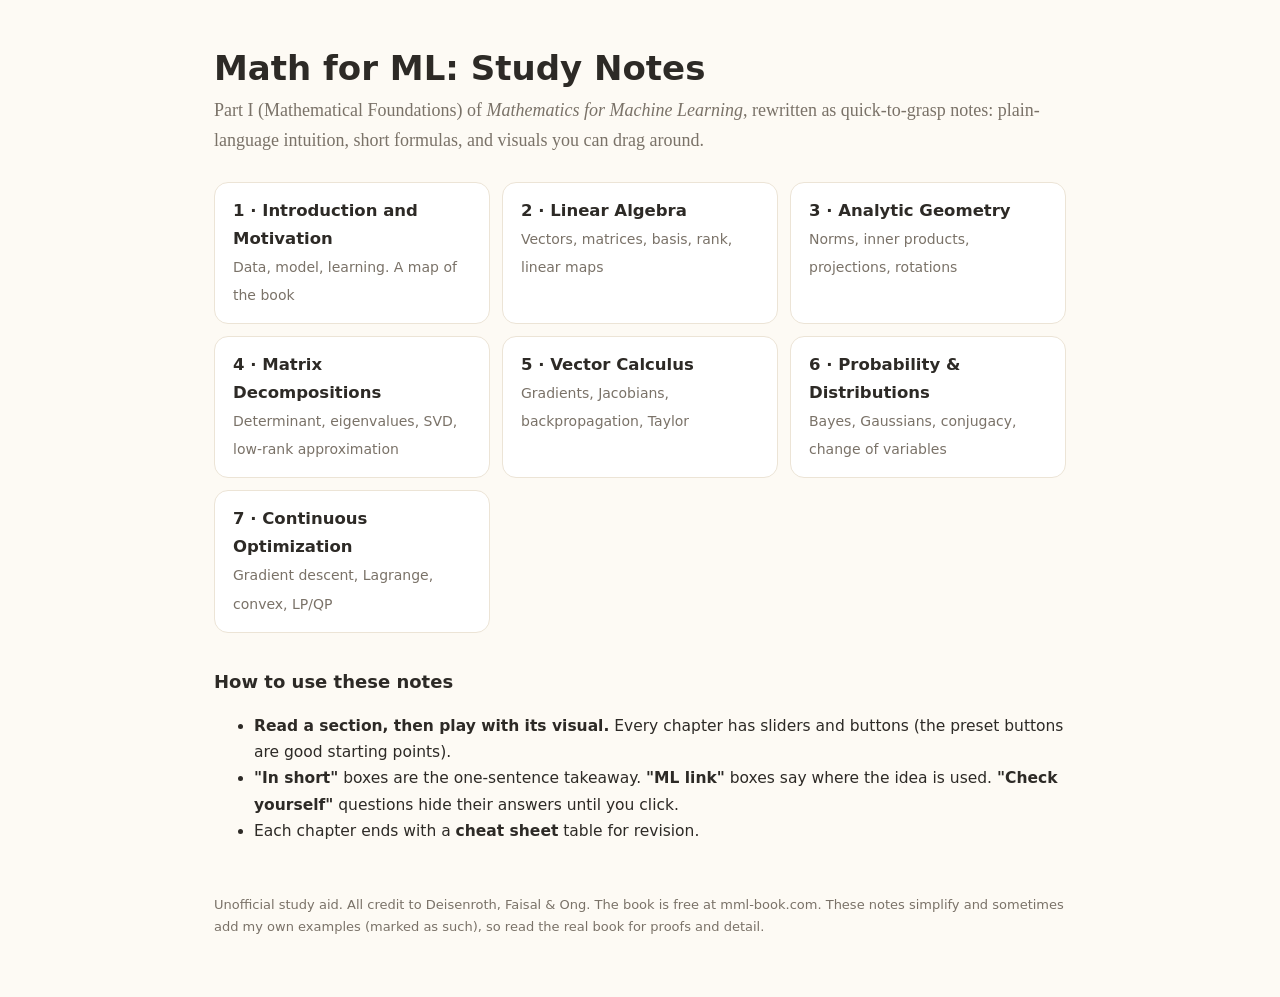
==== index.html @ 14eb04a9 "MML study notes, Part I" ====
<!doctype html>
<html lang="en"><head>
<meta charset="utf-8"><meta name="viewport" content="width=device-width,initial-scale=1">
<title>MML Study Notes · Part I</title>
<link rel="stylesheet" href="assets/style.css">
</head><body>
<div style="max-width:900px;margin:0 auto;padding:48px 24px">
<h1>Math for ML: Study Notes</h1>
<p class="sub">Part I (Mathematical Foundations) of <i>Mathematics for Machine Learning</i>, rewritten as quick-to-grasp notes: plain-language intuition, short formulas, and visuals you can drag around.</p>
<div class="chapters">
  <a href="chapter1.html"><b>1 · Introduction and Motivation</b><span>Data, model, learning. A map of the book</span></a>
  <a href="chapter2.html"><b>2 · Linear Algebra</b><span>Vectors, matrices, basis, rank, linear maps</span></a>
  <a href="chapter3.html"><b>3 · Analytic Geometry</b><span>Norms, inner products, projections, rotations</span></a>
  <a href="chapter4.html"><b>4 · Matrix Decompositions</b><span>Determinant, eigenvalues, SVD, low-rank approximation</span></a>
  <a href="chapter5.html"><b>5 · Vector Calculus</b><span>Gradients, Jacobians, backpropagation, Taylor</span></a>
  <a href="chapter6.html"><b>6 · Probability &amp; Distributions</b><span>Bayes, Gaussians, conjugacy, change of variables</span></a>
  <a href="chapter7.html"><b>7 · Continuous Optimization</b><span>Gradient descent, Lagrange, convex, LP/QP</span></a>
</div>
<h3 style="margin-top:34px">How to use these notes</h3>
<ul style="font-family:system-ui,sans-serif;font-size:15.5px">
  <li><b>Read a section, then play with its visual.</b> Every chapter has sliders and buttons (the preset buttons are good starting points).</li>
  <li><b>"In short"</b> boxes are the one-sentence takeaway. <b>"ML link"</b> boxes say where the idea is used. <b>"Check yourself"</b> questions hide their answers until you click.</li>
  <li>Each chapter ends with a <b>cheat sheet</b> table for revision.</li>
</ul>
<p class="note">Unofficial study aid. All credit to Deisenroth, Faisal &amp; Ong. The book is free at mml-book.com. These notes simplify and sometimes add my own examples (marked as such), so read the real book for proofs and detail.</p>
</div>
</body></html>
---- assets/style.css ----
:root{
  --bg:#fdfaf4; --panel:#ffffff; --ink:#2d2a26; --muted:#7a7268; --line:#ece4d6;
  --accent:#c2571a; --good:#2f8f46; --bad:#c92a2a; --code:#f6f0e4;
  --grid:#efe8da; --axis:#b5ab99; --blue:#2563b8; --orange:#d9480f; --green:#2f9e44;
}
*{box-sizing:border-box}
html{scroll-behavior:smooth}
body{margin:0;background:var(--bg);color:var(--ink);font:16.5px/1.7 Georgia,"Iowan Old Style","Source Serif Pro",serif}
a{color:var(--accent)}
h1,h2,h3,nav,.tag,.ctrl,.readout,.presets,table,button,summary,.short,.ml{font-family:system-ui,-apple-system,"Segoe UI",sans-serif}
.layout{display:grid;grid-template-columns:250px 1fr;max-width:1120px;margin:0 auto}
nav.side{position:sticky;top:0;align-self:start;height:100vh;overflow:auto;padding:26px 16px;border-right:1px solid var(--line)}
nav.side h2{font-size:12px;text-transform:uppercase;letter-spacing:.08em;color:var(--muted);margin:0 0 8px}
nav.side a{display:block;padding:5px 9px;border-radius:7px;color:var(--ink);text-decoration:none;font-size:14px}
nav.side a:hover{background:var(--code)}
nav.side .home{font-weight:600;margin-bottom:14px;color:var(--accent)}
main{padding:36px 28px 90px;min-width:0;max-width:820px}
h1{font-size:34px;margin:0 0 6px;line-height:1.2}
.sub{color:var(--muted);margin:0 0 26px;font-size:18px}
section{margin-top:56px}
section>h2{font-size:24px;border-bottom:2px solid var(--line);padding-bottom:6px;margin-bottom:14px}
section>h2 .n{color:var(--accent);font-weight:500;margin-right:8px}
h3{font-size:18px;margin:26px 0 6px}
p{margin:10px 0}
.card{background:var(--panel);border:1px solid var(--line);border-radius:14px;padding:16px 20px;margin:18px 0;box-shadow:0 1px 0 rgba(120,90,40,.04)}
.card>h3:first-child{margin-top:2px}
.tag{display:inline-block;font-size:11px;font-weight:700;letter-spacing:.06em;text-transform:uppercase;padding:2px 9px;border-radius:99px;margin-right:8px;vertical-align:2px;background:var(--code);color:var(--muted)}
.tag.def{background:#fdebd0;color:#9a5b13}.tag.thm{background:#e4efdc;color:#3b6b2a}
.formula{overflow-x:auto;padding:2px 0}
.ml{background:#fff6e5;border:1px solid #f1dcae;border-radius:10px;padding:9px 14px;font-size:14.5px;margin:14px 0}
.ml b{color:#9a5b13}
.short{background:var(--code);border-radius:10px;padding:10px 14px;font-size:14.5px;margin:14px 0}
.short b:first-child{color:var(--accent)}
.why{color:var(--muted);font-size:15px}
.widget{display:grid;grid-template-columns:minmax(0,330px) 1fr;gap:18px;align-items:start;margin:14px 0}
.widget canvas{width:100%;aspect-ratio:1;background:#fffdf9;border:1px solid var(--line);border-radius:10px;touch-action:none}
.lr{display:grid;grid-template-columns:repeat(3,1fr);gap:12px;align-items:start;margin:10px 0}
.lr>div{min-width:0}
.widget>div{min-width:0}
.lr canvas{width:100%;max-width:100%;display:block;background:#fffdf9;border:1px solid var(--line);border-radius:8px}
.cap{font-size:12.5px;color:var(--muted);text-align:center;margin-top:4px;font-family:system-ui,sans-serif}
.tree,.tree ul{list-style:none;margin:4px 0 4px 6px;padding-left:18px;border-left:2px solid var(--line);font-family:system-ui,sans-serif;font-size:14.5px}
.tree li{margin:5px 0;padding-left:4px}
.tree .tag{margin-right:6px}
.tree small{color:var(--muted)}
.widget.wide{grid-template-columns:1fr}
@media (max-width:800px){.lr{grid-template-columns:1fr 1fr}}
.widget.wide canvas{aspect-ratio:2.4}
.pager{display:flex;justify-content:space-between;margin-top:48px;font-family:system-ui,sans-serif;font-size:15px}
.ctrl label{display:grid;grid-template-columns:34px 1fr 40px;align-items:center;gap:6px;font-size:13px;margin:3px 0;font-family:ui-monospace,Consolas,monospace}
.ctrl input[type=range]{width:100%;accent-color:var(--accent)}
.readout{margin-top:10px;padding:9px 12px;background:var(--code);border-radius:9px;font-size:14.5px;line-height:1.55}
.presets{display:flex;flex-wrap:wrap;gap:6px;margin:0 0 8px}
button{font:inherit;font-size:13px;padding:4px 12px;border-radius:99px;border:1px solid var(--line);background:var(--panel);color:var(--ink);cursor:pointer}
button:hover{border-color:var(--accent);color:var(--accent)}
button:disabled{opacity:.4;cursor:default;border-color:var(--line);color:var(--ink)}
.ok{color:var(--good);font-weight:600}.warn{color:var(--bad);font-weight:600}
table.t{border-collapse:collapse;font-size:14.5px;width:100%}
table.t td,table.t th{border:1px solid var(--line);padding:6px 10px;text-align:left}
table.t th{background:var(--code)}
/* matrices */
table.mat{border-collapse:separate;border-spacing:0;font-family:ui-monospace,Consolas,monospace;font-size:15px;display:inline-table;
  border-left:2px solid var(--ink);border-right:2px solid var(--ink);border-radius:6px;padding:2px 4px}
table.mat td{padding:3px 10px;text-align:center;min-width:34px;border-radius:5px}
table.mat td.sep{border-left:1px dashed var(--axis)}
table.mat td.hi{background:#ffe8a8}
table.mat td.pv{background:#c9e8cf;font-weight:700}
table.mat td.hv{background:#cfe0f7}
table.mat td.hh{background:#fbd7c5}
table.mat td.cell{cursor:pointer}
table.mat td.cell:hover,table.mat td.cell.on{background:#ffe8a8;outline:2px solid var(--accent)}
.mm{display:flex;flex-wrap:wrap;gap:14px;align-items:center;justify-content:center;margin:8px 0}
.mm .op{font-size:22px;color:var(--muted)}
.mat-in input{width:3.1em;font:inherit;font-family:ui-monospace,Consolas,monospace;text-align:center;border:1px solid var(--line);border-radius:6px;padding:3px;background:#fffdf9}
.stepbox{margin:12px 0}
.stepbox .row{display:flex;gap:8px;flex-wrap:wrap;align-items:center;margin:8px 0}
details{background:var(--panel);border:1px solid var(--line);border-radius:10px;padding:8px 14px;margin:10px 0;font-size:15.5px}
summary{cursor:pointer;font-weight:600;font-size:14.5px;color:var(--accent)}
details[open] summary{margin-bottom:6px}
.chapters{display:grid;grid-template-columns:repeat(auto-fill,minmax(250px,1fr));gap:12px;margin-top:22px}
.chapters a{display:block;text-decoration:none;color:var(--ink);background:var(--panel);border:1px solid var(--line);border-radius:14px;padding:14px 18px;font-family:system-ui,sans-serif}
.chapters a:hover{border-color:var(--accent)}
.chapters .soon{opacity:.5;pointer-events:none}
.chapters b{display:block}.chapters span{color:var(--muted);font-size:14px}
.note{font-size:13px;color:var(--muted);margin-top:50px;font-family:system-ui,sans-serif}
@media (max-width:800px){
  .layout{grid-template-columns:minmax(0,1fr)}
  nav.side{position:static;height:auto;border-right:0;border-bottom:1px solid var(--line)}
  .widget{grid-template-columns:minmax(0,1fr)}
  #w-rank{grid-template-columns:minmax(0,1fr) !important}
  .readout{overflow-wrap:anywhere}
  main{padding:24px 16px 70px}
}
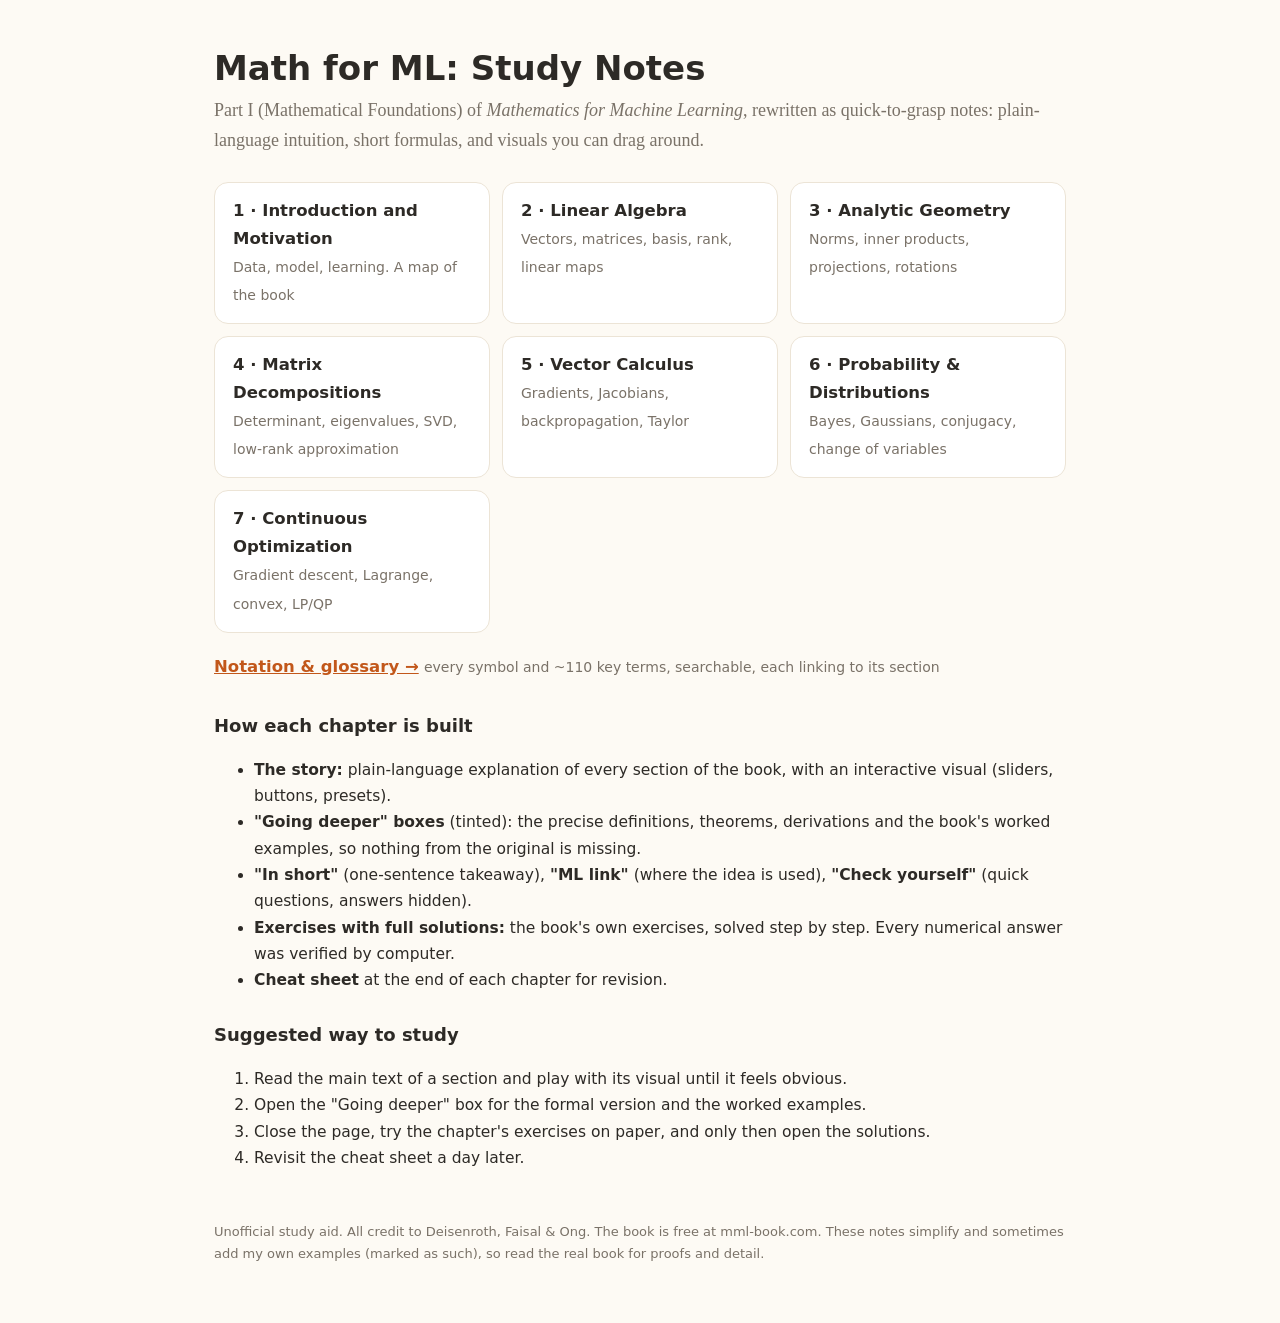
==== commit ead05ba9: "Comprehensive rewrite of Part I: deeper sections, worked examples, 70 solved exercises, glossary" ====
--- a/index.html
+++ b/index.html
@@ -16,12 +16,22 @@
   <a href="chapter6.html"><b>6 · Probability &amp; Distributions</b><span>Bayes, Gaussians, conjugacy, change of variables</span></a>
   <a href="chapter7.html"><b>7 · Continuous Optimization</b><span>Gradient descent, Lagrange, convex, LP/QP</span></a>
 </div>
-<h3 style="margin-top:34px">How to use these notes</h3>
+<p style="margin-top:20px;font-family:system-ui,sans-serif"><a href="glossary.html"><b>Notation &amp; glossary →</b></a> <span style="color:var(--muted);font-size:14px">every symbol and ~110 key terms, searchable, each linking to its section</span></p>
+<h3 style="margin-top:30px">How each chapter is built</h3>
 <ul style="font-family:system-ui,sans-serif;font-size:15.5px">
-  <li><b>Read a section, then play with its visual.</b> Every chapter has sliders and buttons (the preset buttons are good starting points).</li>
-  <li><b>"In short"</b> boxes are the one-sentence takeaway. <b>"ML link"</b> boxes say where the idea is used. <b>"Check yourself"</b> questions hide their answers until you click.</li>
-  <li>Each chapter ends with a <b>cheat sheet</b> table for revision.</li>
+  <li><b>The story:</b> plain-language explanation of every section of the book, with an interactive visual (sliders, buttons, presets).</li>
+  <li><b>"Going deeper" boxes</b> (tinted): the precise definitions, theorems, derivations and the book's worked examples, so nothing from the original is missing.</li>
+  <li><b>"In short"</b> (one-sentence takeaway), <b>"ML link"</b> (where the idea is used), <b>"Check yourself"</b> (quick questions, answers hidden).</li>
+  <li><b>Exercises with full solutions:</b> the book's own exercises, solved step by step. Every numerical answer was verified by computer.</li>
+  <li><b>Cheat sheet</b> at the end of each chapter for revision.</li>
 </ul>
+<h3 style="margin-top:26px">Suggested way to study</h3>
+<ol style="font-family:system-ui,sans-serif;font-size:15.5px">
+  <li>Read the main text of a section and play with its visual until it feels obvious.</li>
+  <li>Open the "Going deeper" box for the formal version and the worked examples.</li>
+  <li>Close the page, try the chapter's exercises on paper, and only then open the solutions.</li>
+  <li>Revisit the cheat sheet a day later.</li>
+</ol>
 <p class="note">Unofficial study aid. All credit to Deisenroth, Faisal &amp; Ong. The book is free at mml-book.com. These notes simplify and sometimes add my own examples (marked as such), so read the real book for proofs and detail.</p>
 </div>
 </body></html>
--- a/assets/style.css
+++ b/assets/style.css
@@ -34,6 +34,21 @@
 .why{color:var(--muted);font-size:15px}
 .widget{display:grid;grid-template-columns:minmax(0,330px) 1fr;gap:18px;align-items:start;margin:14px 0}
 .widget canvas{width:100%;aspect-ratio:1;background:#fffdf9;border:1px solid var(--line);border-radius:10px;touch-action:none}
+.deep{background:#fffaf0;border:1px solid #f1dcae;border-left:4px solid var(--accent);border-radius:10px;padding:10px 18px;margin:18px 0;font-size:16.2px}
+.deep>h3:first-child{margin-top:4px;font-size:17px;font-family:system-ui,-apple-system,"Segoe UI",sans-serif}
+.deep h4{margin:14px 0 4px;font-family:system-ui,sans-serif;font-size:15px}
+.wex{background:var(--panel);border:1px solid var(--line);border-radius:12px;padding:10px 18px;margin:14px 0}
+.wex>h4{margin:4px 0 6px;font-family:system-ui,sans-serif;font-size:15px}
+.wex .tag{background:#e4efdc;color:#3b6b2a}
+.exercise{background:var(--panel);border:1px solid var(--line);border-radius:12px;padding:10px 18px 4px;margin:14px 0}
+.exercise>h4{margin:4px 0 4px;font-family:system-ui,sans-serif;font-size:15.5px}
+.exercise .src{font-family:system-ui,sans-serif;font-size:12px;color:var(--muted);font-weight:400;margin-left:6px}
+.exercise details{border:0;border-top:1px dashed var(--line);border-radius:0;padding:6px 0 4px;margin:8px 0 4px;background:none}
+.steps{margin:6px 0 6px 0;padding-left:22px}
+.steps li{margin:3px 0}
+dl.gl dt{font-family:system-ui,sans-serif;font-weight:700;margin-top:12px;font-size:15.5px}
+dl.gl dd{margin:2px 0 0 0;font-size:15.5px}
+dl.gl .loc{font-weight:400;font-size:12px;margin-left:6px;color:var(--accent);text-decoration:none;border:1px solid var(--line);border-radius:99px;padding:1px 8px}
 .lr{display:grid;grid-template-columns:repeat(3,1fr);gap:12px;align-items:start;margin:10px 0}
 .lr>div{min-width:0}
 .widget>div{min-width:0}
@@ -88,6 +103,8 @@
   nav.side{position:static;height:auto;border-right:0;border-bottom:1px solid var(--line)}
   .widget{grid-template-columns:minmax(0,1fr)}
   #w-rank{grid-template-columns:minmax(0,1fr) !important}
+  table.t{display:block;overflow-x:auto;max-width:100%}
+  .deep,.exercise,.wex,.card{overflow-x:auto}
   .readout{overflow-wrap:anywhere}
   main{padding:24px 16px 70px}
 }
